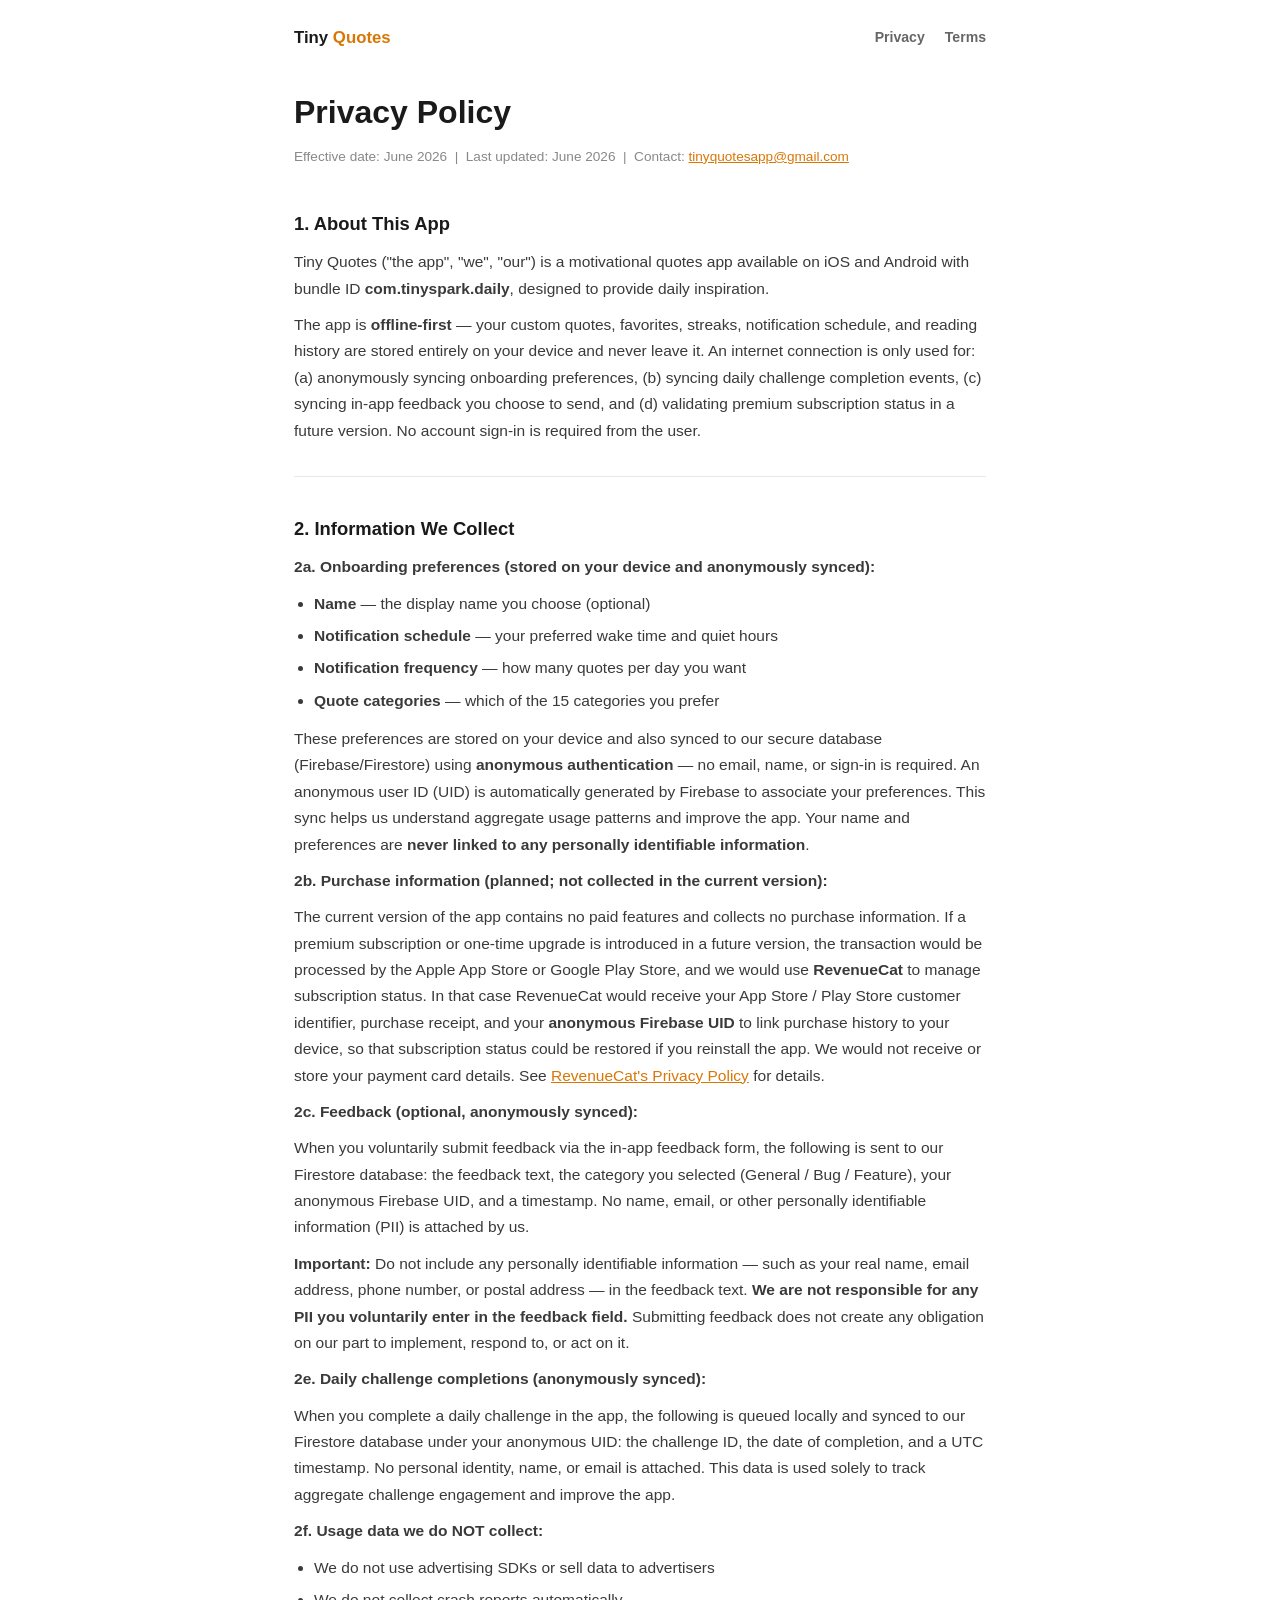
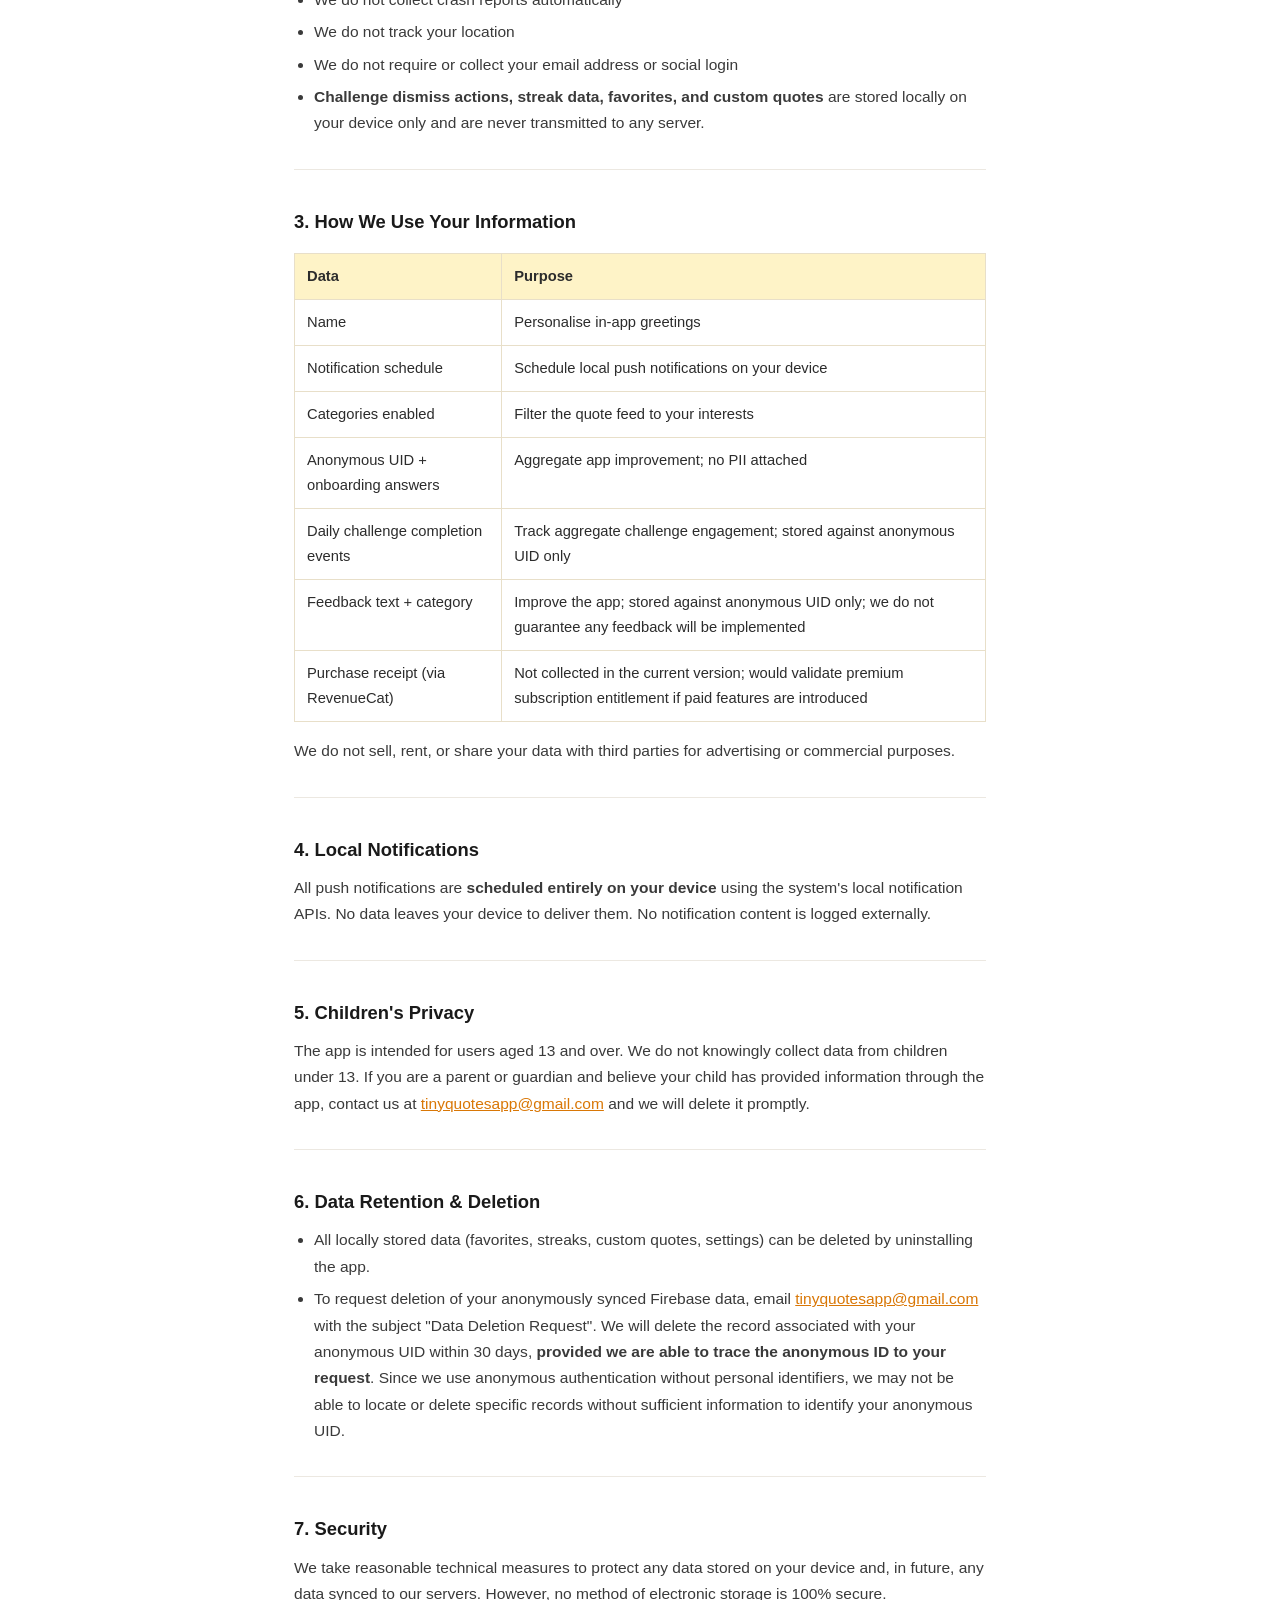
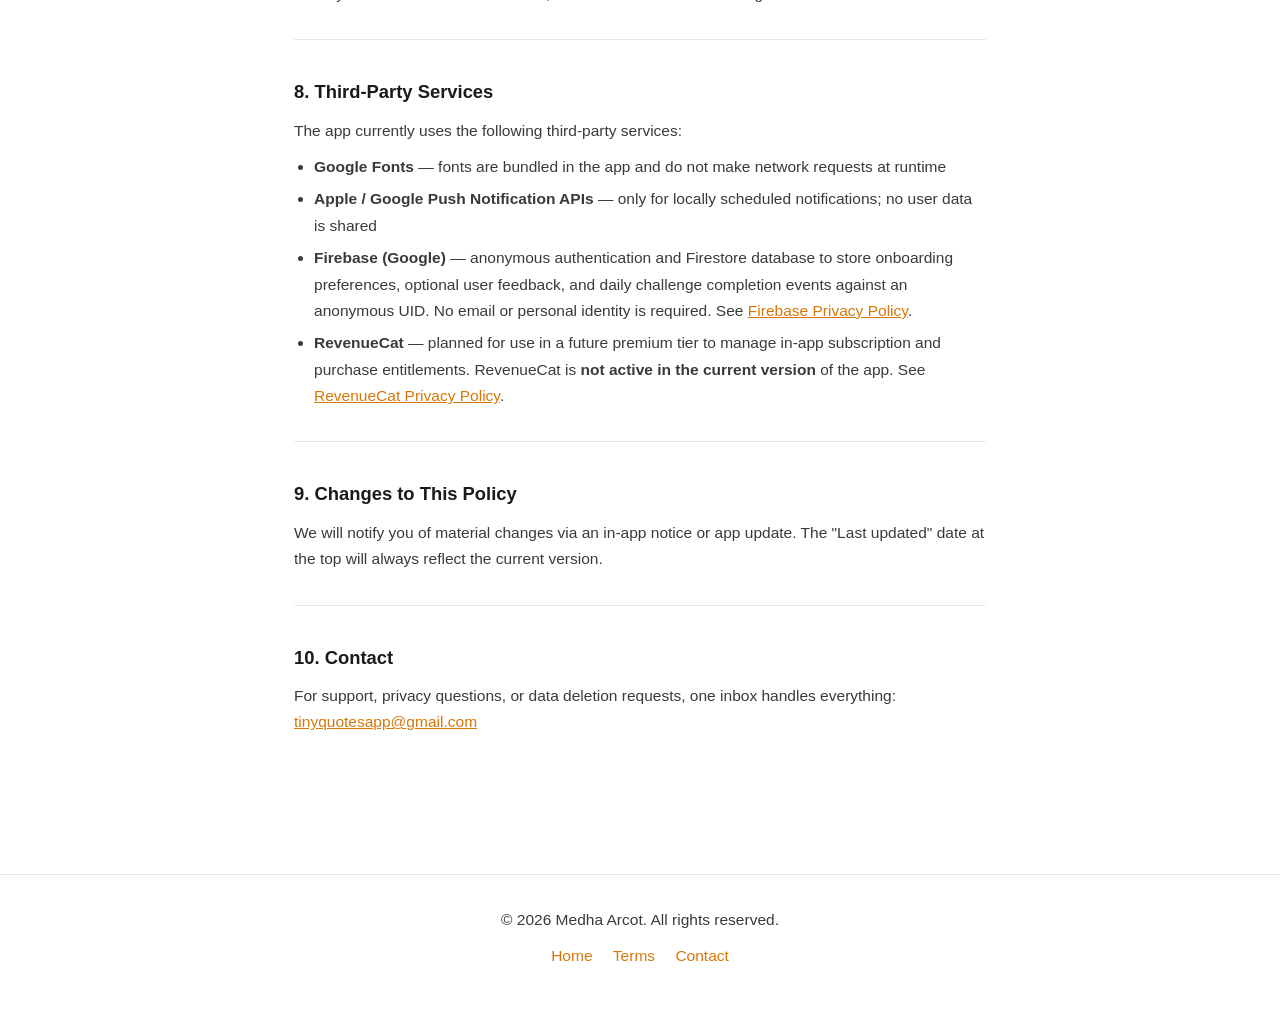
==== privacy/index.html @ aaa8e0b6 "Add visible Privacy/Terms nav links" ====
<!DOCTYPE html>
<html lang="en">
<head>
  <meta charset="UTF-8" />
  <meta name="viewport" content="width=device-width, initial-scale=1.0" />
  <title>Privacy Policy — Tiny Quotes</title>
  <link rel="icon" href="/favicon.png" />
  <link rel="apple-touch-icon" href="/apple-touch-icon.png" />
  <link rel="canonical" href="https://www.tinyquotesapp.com/privacy" />
  <style>
    *, *::before, *::after { box-sizing: border-box; margin: 0; padding: 0; }
    body {
      font-family: -apple-system, BlinkMacSystemFont, 'Segoe UI', Roboto, Helvetica, Arial, sans-serif;
      background: #ffffff;
      color: #2c2c2c;
      line-height: 1.7;
    }
    .topnav { max-width: 740px; margin: 0 auto; padding: 24px 24px 0; display: flex; justify-content: space-between; align-items: center; }
    .topnav .brand { font-weight: 800; font-size: 1.05rem; color: #1a1a1a; text-decoration: none; }
    .topnav .brand span { color: #d97706; }
    .topnav .links { display: flex; gap: 20px; }
    .topnav .links a { color: #666; text-decoration: none; font-size: 0.88rem; font-weight: 600; }
    .topnav .links a:hover { color: #d97706; }
    .container { max-width: 740px; margin: 0 auto 48px; padding: 32px 24px 80px; }
    h1 { font-size: 2rem; font-weight: 700; color: #1a1a1a; margin-bottom: 6px; }
    .meta { font-size: 0.85rem; color: #888; margin-bottom: 40px; }
    h2 { font-size: 1.15rem; font-weight: 700; color: #1a1a1a; margin: 36px 0 10px; }
    p, li { font-size: 0.97rem; color: #3a3a3a; margin-bottom: 10px; }
    ul { padding-left: 20px; margin-bottom: 12px; }
    li { margin-bottom: 6px; }
    table { width: 100%; border-collapse: collapse; margin: 16px 0; font-size: 0.92rem; }
    th { background: #fef3c7; text-align: left; padding: 10px 12px; border: 1px solid #e8dfc9; }
    td { padding: 10px 12px; border: 1px solid #e8dfc9; vertical-align: top; }
    a { color: #d97706; }
    .divider { border: none; border-top: 1px solid #ece8e1; margin: 32px 0; }
    footer { text-align: center; font-size: 0.8rem; color: #aaa; padding: 32px 24px; border-top: 1px solid #ece8e1; margin-top: 40px; }
    footer a { color: #d97706; text-decoration: none; margin: 0 8px; }
    footer a:hover { text-decoration: underline; }
  </style>
</head>
<body>
<nav class="topnav">
  <a class="brand" href="/">Tiny <span>Quotes</span></a>
  <div class="links">
    <a href="/privacy">Privacy</a>
    <a href="/terms">Terms</a>
  </div>
</nav>
<div class="container">
  <h1>Privacy Policy</h1>
  <p class="meta">Effective date: June 2026 &nbsp;|&nbsp; Last updated: June 2026 &nbsp;|&nbsp; Contact: <a href="mailto:tinyquotesapp@gmail.com">tinyquotesapp@gmail.com</a></p>

  <h2>1. About This App</h2>
  <p>Tiny Quotes ("the app", "we", "our") is a motivational quotes app available on iOS and Android with bundle ID <strong>com.tinyspark.daily</strong>, designed to provide daily inspiration.</p>
  <p>The app is <strong>offline-first</strong> — your custom quotes, favorites, streaks, notification schedule, and reading history are stored entirely on your device and never leave it. An internet connection is only used for: (a) anonymously syncing onboarding preferences, (b) syncing daily challenge completion events, (c) syncing in-app feedback you choose to send, and (d) validating premium subscription status in a future version. No account sign-in is required from the user.</p>

  <hr class="divider" />

  <h2>2. Information We Collect</h2>

  <p><strong>2a. Onboarding preferences (stored on your device and anonymously synced):</strong></p>
  <ul>
    <li><strong>Name</strong> — the display name you choose (optional)</li>
    <li><strong>Notification schedule</strong> — your preferred wake time and quiet hours</li>
    <li><strong>Notification frequency</strong> — how many quotes per day you want</li>
    <li><strong>Quote categories</strong> — which of the 15 categories you prefer</li>
  </ul>
  <p>These preferences are stored on your device and also synced to our secure database (Firebase/Firestore) using <strong>anonymous authentication</strong> — no email, name, or sign-in is required. An anonymous user ID (UID) is automatically generated by Firebase to associate your preferences. This sync helps us understand aggregate usage patterns and improve the app. Your name and preferences are <strong>never linked to any personally identifiable information</strong>.</p>

  <p><strong>2b. Purchase information (planned; not collected in the current version):</strong></p>
  <p>The current version of the app contains no paid features and collects no purchase information. If a premium subscription or one-time upgrade is introduced in a future version, the transaction would be processed by the Apple App Store or Google Play Store, and we would use <strong>RevenueCat</strong> to manage subscription status. In that case RevenueCat would receive your App Store / Play Store customer identifier, purchase receipt, and your <strong>anonymous Firebase UID</strong> to link purchase history to your device, so that subscription status could be restored if you reinstall the app. We would not receive or store your payment card details. See <a href="https://www.revenuecat.com/privacy" target="_blank">RevenueCat's Privacy Policy</a> for details.</p>

  <p><strong>2c. Feedback (optional, anonymously synced):</strong></p>
  <p>When you voluntarily submit feedback via the in-app feedback form, the following is sent to our Firestore database: the feedback text, the category you selected (General / Bug / Feature), your anonymous Firebase UID, and a timestamp. No name, email, or other personally identifiable information (PII) is attached by us.</p>
  <p><strong>Important:</strong> Do not include any personally identifiable information — such as your real name, email address, phone number, or postal address — in the feedback text. <strong>We are not responsible for any PII you voluntarily enter in the feedback field.</strong> Submitting feedback does not create any obligation on our part to implement, respond to, or act on it.</p>

  <p><strong>2e. Daily challenge completions (anonymously synced):</strong></p>
  <p>When you complete a daily challenge in the app, the following is queued locally and synced to our Firestore database under your anonymous UID: the challenge ID, the date of completion, and a UTC timestamp. No personal identity, name, or email is attached. This data is used solely to track aggregate challenge engagement and improve the app.</p>

  <p><strong>2f. Usage data we do NOT collect:</strong></p>
  <ul>
    <li>We do not use advertising SDKs or sell data to advertisers</li>
    <li>We do not collect crash reports automatically</li>
    <li>We do not track your location</li>
    <li>We do not require or collect your email address or social login</li>
    <li><strong>Challenge dismiss actions, streak data, favorites, and custom quotes</strong> are stored locally on your device only and are never transmitted to any server.</li>
  </ul>

  <hr class="divider" />

  <h2>3. How We Use Your Information</h2>
  <table>
    <tr><th>Data</th><th>Purpose</th></tr>
    <tr><td>Name</td><td>Personalise in-app greetings</td></tr>
    <tr><td>Notification schedule</td><td>Schedule local push notifications on your device</td></tr>
    <tr><td>Categories enabled</td><td>Filter the quote feed to your interests</td></tr>
    <tr><td>Anonymous UID + onboarding answers</td><td>Aggregate app improvement; no PII attached</td></tr>
    <tr><td>Daily challenge completion events</td><td>Track aggregate challenge engagement; stored against anonymous UID only</td></tr>
    <tr><td>Feedback text + category</td><td>Improve the app; stored against anonymous UID only; we do not guarantee any feedback will be implemented</td></tr>
    <tr><td>Purchase receipt (via RevenueCat)</td><td>Not collected in the current version; would validate premium subscription entitlement if paid features are introduced</td></tr>
  </table>
  <p>We do not sell, rent, or share your data with third parties for advertising or commercial purposes.</p>

  <hr class="divider" />

  <h2>4. Local Notifications</h2>
  <p>All push notifications are <strong>scheduled entirely on your device</strong> using the system's local notification APIs. No data leaves your device to deliver them. No notification content is logged externally.</p>

  <hr class="divider" />

  <h2>5. Children's Privacy</h2>
  <p>The app is intended for users aged 13 and over. We do not knowingly collect data from children under 13. If you are a parent or guardian and believe your child has provided information through the app, contact us at <a href="mailto:tinyquotesapp@gmail.com">tinyquotesapp@gmail.com</a> and we will delete it promptly.</p>

  <hr class="divider" />

  <h2>6. Data Retention &amp; Deletion</h2>
  <ul>
    <li>All locally stored data (favorites, streaks, custom quotes, settings) can be deleted by uninstalling the app.</li>
    <li>To request deletion of your anonymously synced Firebase data, email <a href="mailto:tinyquotesapp@gmail.com">tinyquotesapp@gmail.com</a> with the subject "Data Deletion Request". We will delete the record associated with your anonymous UID within 30 days, <strong>provided we are able to trace the anonymous ID to your request</strong>. Since we use anonymous authentication without personal identifiers, we may not be able to locate or delete specific records without sufficient information to identify your anonymous UID.</li>
  </ul>

  <hr class="divider" />

  <h2>7. Security</h2>
  <p>We take reasonable technical measures to protect any data stored on your device and, in future, any data synced to our servers. However, no method of electronic storage is 100% secure.</p>

  <hr class="divider" />

  <h2>8. Third-Party Services</h2>
  <p>The app currently uses the following third-party services:</p>
  <ul>
    <li><strong>Google Fonts</strong> — fonts are bundled in the app and do not make network requests at runtime</li>
    <li><strong>Apple / Google Push Notification APIs</strong> — only for locally scheduled notifications; no user data is shared</li>
    <li><strong>Firebase (Google)</strong> — anonymous authentication and Firestore database to store onboarding preferences, optional user feedback, and daily challenge completion events against an anonymous UID. No email or personal identity is required. See <a href="https://firebase.google.com/support/privacy" target="_blank">Firebase Privacy Policy</a>.</li>
    <li><strong>RevenueCat</strong> — planned for use in a future premium tier to manage in-app subscription and purchase entitlements. RevenueCat is <strong>not active in the current version</strong> of the app. See <a href="https://www.revenuecat.com/privacy" target="_blank">RevenueCat Privacy Policy</a>.</li>
  </ul>

  <hr class="divider" />

  <h2>9. Changes to This Policy</h2>
  <p>We will notify you of material changes via an in-app notice or app update. The "Last updated" date at the top will always reflect the current version.</p>

  <hr class="divider" />

  <h2>10. Contact</h2>
  <p>For support, privacy questions, or data deletion requests, one inbox handles everything:<br />
  <a href="mailto:tinyquotesapp@gmail.com">tinyquotesapp@gmail.com</a></p>
</div>

<footer>
  <p>© 2026 Medha Arcot. All rights reserved.</p>
  <p style="margin-top:8px;">
    <a href="/">Home</a>
    <a href="/terms">Terms</a>
    <a href="mailto:tinyquotesapp@gmail.com">Contact</a>
  </p>
</footer>

</body>
</html>
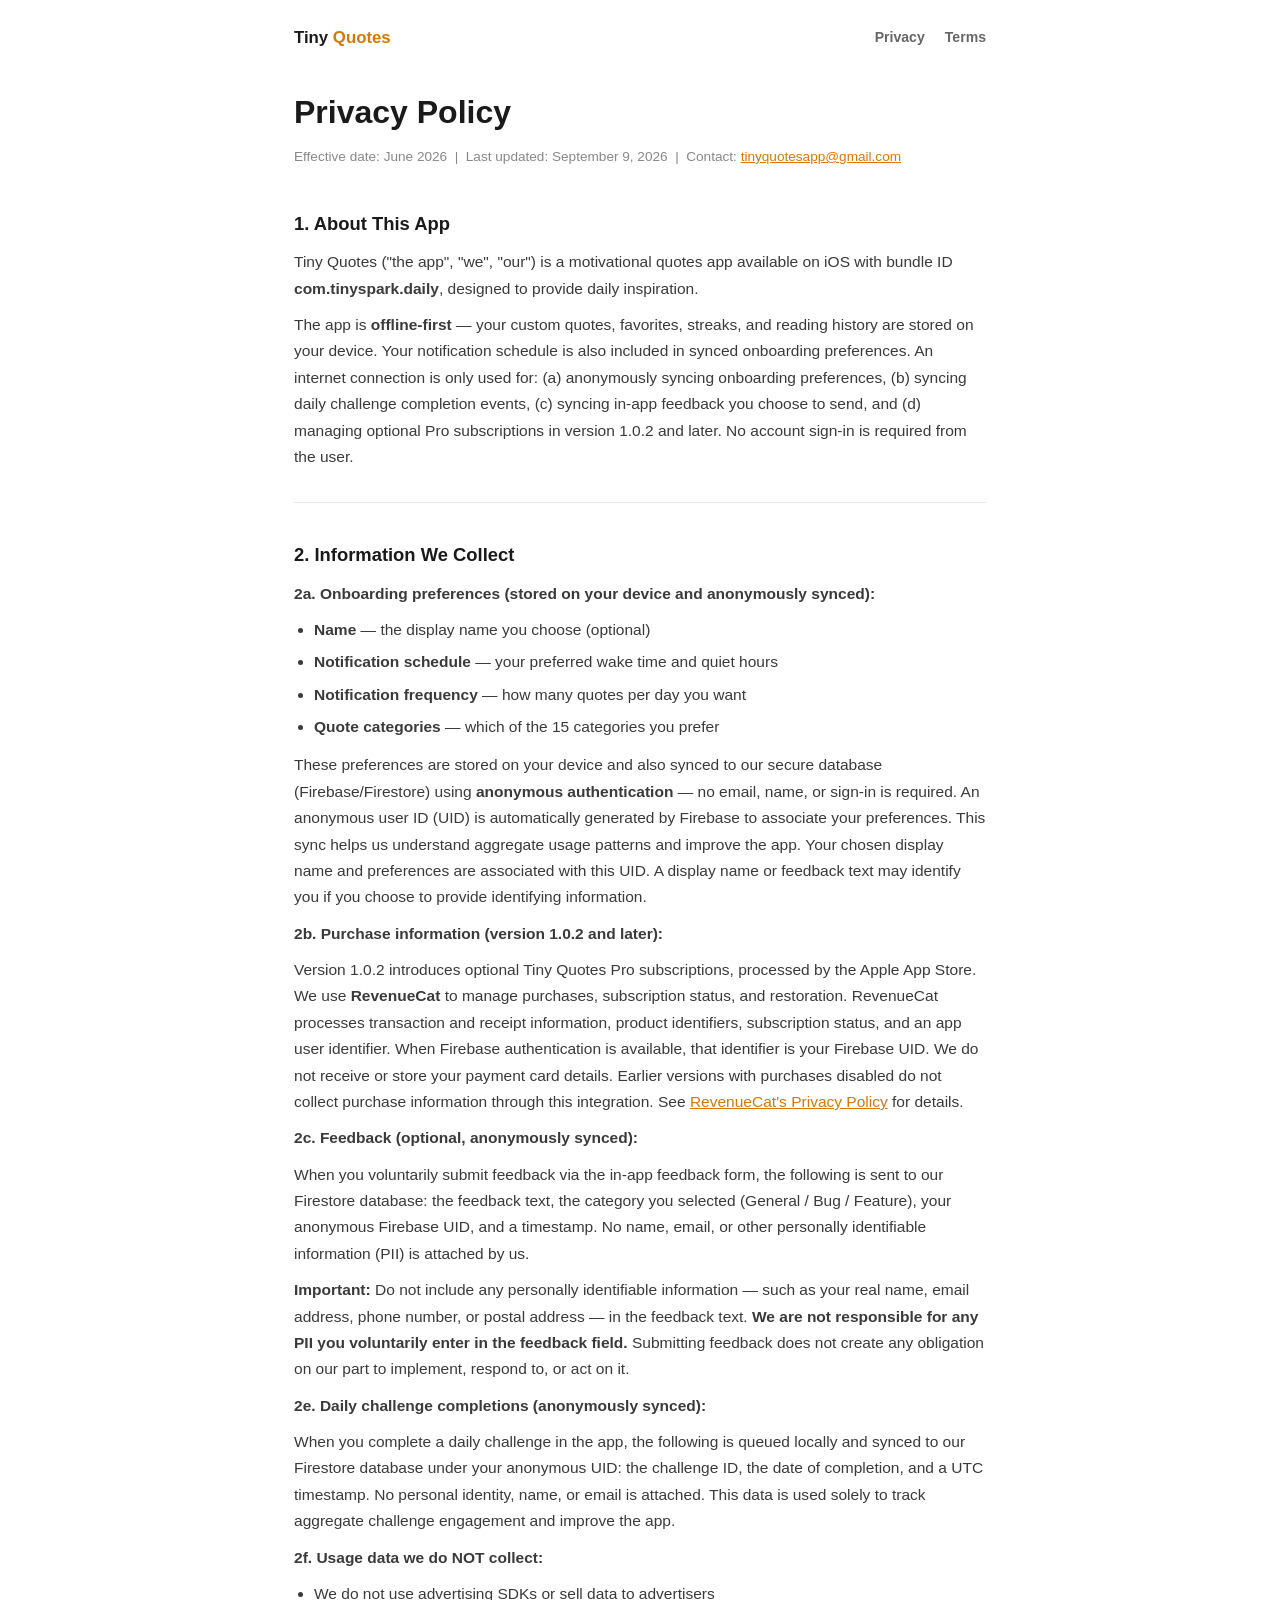
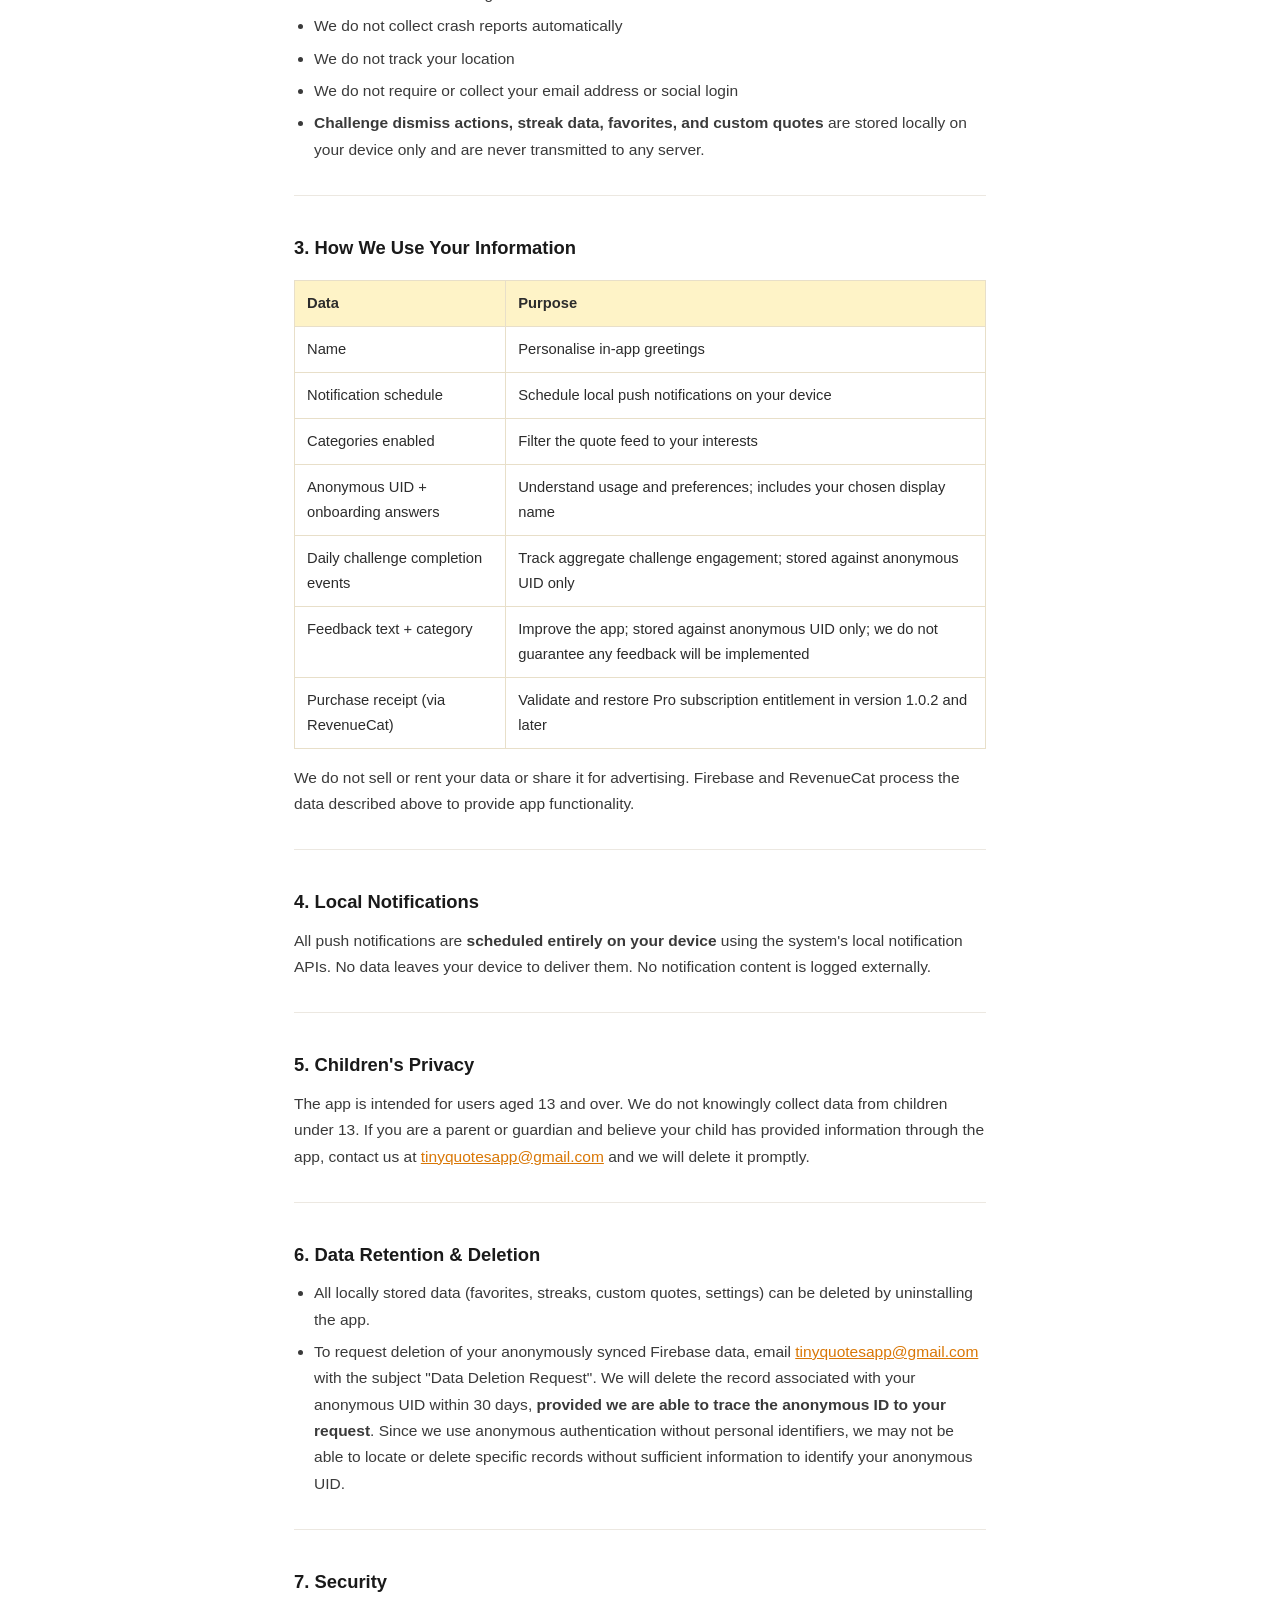
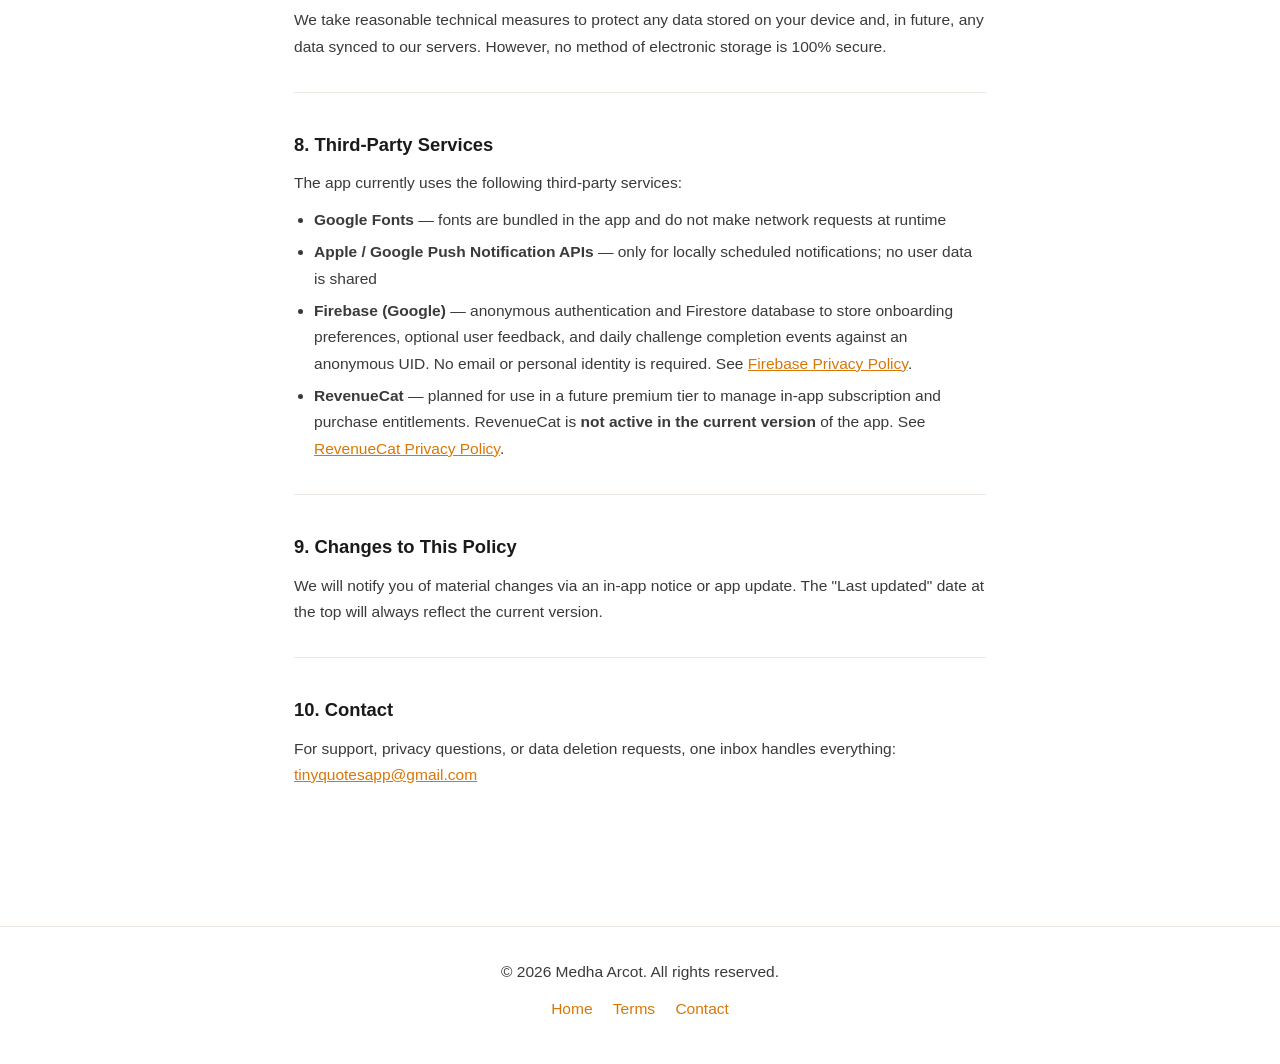
==== commit 1cc32f14: "Clarify Pro subscriptions and data handling for version 1.0.2" ====
--- a/privacy/index.html
+++ b/privacy/index.html
@@ -6,7 +6,7 @@
   <title>Privacy Policy — Tiny Quotes</title>
   <link rel="icon" href="/favicon.png" />
   <link rel="apple-touch-icon" href="/apple-touch-icon.png" />
-  <link rel="canonical" href="https://www.tinyquotesapp.com/privacy" />
+  <link rel="canonical" href="https://tinyquotesapp.github.io/privacy" />
   <style>
     *, *::before, *::after { box-sizing: border-box; margin: 0; padding: 0; }
     body {
@@ -48,11 +48,11 @@
 </nav>
 <div class="container">
   <h1>Privacy Policy</h1>
-  <p class="meta">Effective date: June 2026 &nbsp;|&nbsp; Last updated: June 2026 &nbsp;|&nbsp; Contact: <a href="mailto:tinyquotesapp@gmail.com">tinyquotesapp@gmail.com</a></p>
+  <p class="meta">Effective date: June 2026 &nbsp;|&nbsp; Last updated: September 9, 2026 &nbsp;|&nbsp; Contact: <a href="mailto:tinyquotesapp@gmail.com">tinyquotesapp@gmail.com</a></p>
 
   <h2>1. About This App</h2>
-  <p>Tiny Quotes ("the app", "we", "our") is a motivational quotes app available on iOS and Android with bundle ID <strong>com.tinyspark.daily</strong>, designed to provide daily inspiration.</p>
-  <p>The app is <strong>offline-first</strong> — your custom quotes, favorites, streaks, notification schedule, and reading history are stored entirely on your device and never leave it. An internet connection is only used for: (a) anonymously syncing onboarding preferences, (b) syncing daily challenge completion events, (c) syncing in-app feedback you choose to send, and (d) validating premium subscription status in a future version. No account sign-in is required from the user.</p>
+  <p>Tiny Quotes ("the app", "we", "our") is a motivational quotes app available on iOS with bundle ID <strong>com.tinyspark.daily</strong>, designed to provide daily inspiration.</p>
+  <p>The app is <strong>offline-first</strong> — your custom quotes, favorites, streaks, and reading history are stored on your device. Your notification schedule is also included in synced onboarding preferences. An internet connection is only used for: (a) anonymously syncing onboarding preferences, (b) syncing daily challenge completion events, (c) syncing in-app feedback you choose to send, and (d) managing optional Pro subscriptions in version 1.0.2 and later. No account sign-in is required from the user.</p>
 
   <hr class="divider" />
 
@@ -65,10 +65,10 @@
     <li><strong>Notification frequency</strong> — how many quotes per day you want</li>
     <li><strong>Quote categories</strong> — which of the 15 categories you prefer</li>
   </ul>
-  <p>These preferences are stored on your device and also synced to our secure database (Firebase/Firestore) using <strong>anonymous authentication</strong> — no email, name, or sign-in is required. An anonymous user ID (UID) is automatically generated by Firebase to associate your preferences. This sync helps us understand aggregate usage patterns and improve the app. Your name and preferences are <strong>never linked to any personally identifiable information</strong>.</p>
+  <p>These preferences are stored on your device and also synced to our secure database (Firebase/Firestore) using <strong>anonymous authentication</strong> — no email, name, or sign-in is required. An anonymous user ID (UID) is automatically generated by Firebase to associate your preferences. This sync helps us understand aggregate usage patterns and improve the app. Your chosen display name and preferences are associated with this UID. A display name or feedback text may identify you if you choose to provide identifying information.</p>
 
-  <p><strong>2b. Purchase information (planned; not collected in the current version):</strong></p>
-  <p>The current version of the app contains no paid features and collects no purchase information. If a premium subscription or one-time upgrade is introduced in a future version, the transaction would be processed by the Apple App Store or Google Play Store, and we would use <strong>RevenueCat</strong> to manage subscription status. In that case RevenueCat would receive your App Store / Play Store customer identifier, purchase receipt, and your <strong>anonymous Firebase UID</strong> to link purchase history to your device, so that subscription status could be restored if you reinstall the app. We would not receive or store your payment card details. See <a href="https://www.revenuecat.com/privacy" target="_blank">RevenueCat's Privacy Policy</a> for details.</p>
+  <p><strong>2b. Purchase information (version 1.0.2 and later):</strong></p>
+  <p>Version 1.0.2 introduces optional Tiny Quotes Pro subscriptions, processed by the Apple App Store. We use <strong>RevenueCat</strong> to manage purchases, subscription status, and restoration. RevenueCat processes transaction and receipt information, product identifiers, subscription status, and an app user identifier. When Firebase authentication is available, that identifier is your Firebase UID. We do not receive or store your payment card details. Earlier versions with purchases disabled do not collect purchase information through this integration. See <a href="https://www.revenuecat.com/privacy" target="_blank">RevenueCat's Privacy Policy</a> for details.</p>
 
   <p><strong>2c. Feedback (optional, anonymously synced):</strong></p>
   <p>When you voluntarily submit feedback via the in-app feedback form, the following is sent to our Firestore database: the feedback text, the category you selected (General / Bug / Feature), your anonymous Firebase UID, and a timestamp. No name, email, or other personally identifiable information (PII) is attached by us.</p>
@@ -94,12 +94,12 @@
     <tr><td>Name</td><td>Personalise in-app greetings</td></tr>
     <tr><td>Notification schedule</td><td>Schedule local push notifications on your device</td></tr>
     <tr><td>Categories enabled</td><td>Filter the quote feed to your interests</td></tr>
-    <tr><td>Anonymous UID + onboarding answers</td><td>Aggregate app improvement; no PII attached</td></tr>
+    <tr><td>Anonymous UID + onboarding answers</td><td>Understand usage and preferences; includes your chosen display name</td></tr>
     <tr><td>Daily challenge completion events</td><td>Track aggregate challenge engagement; stored against anonymous UID only</td></tr>
     <tr><td>Feedback text + category</td><td>Improve the app; stored against anonymous UID only; we do not guarantee any feedback will be implemented</td></tr>
-    <tr><td>Purchase receipt (via RevenueCat)</td><td>Not collected in the current version; would validate premium subscription entitlement if paid features are introduced</td></tr>
+    <tr><td>Purchase receipt (via RevenueCat)</td><td>Validate and restore Pro subscription entitlement in version 1.0.2 and later</td></tr>
   </table>
-  <p>We do not sell, rent, or share your data with third parties for advertising or commercial purposes.</p>
+  <p>We do not sell or rent your data or share it for advertising. Firebase and RevenueCat process the data described above to provide app functionality.</p>
 
   <hr class="divider" />
 
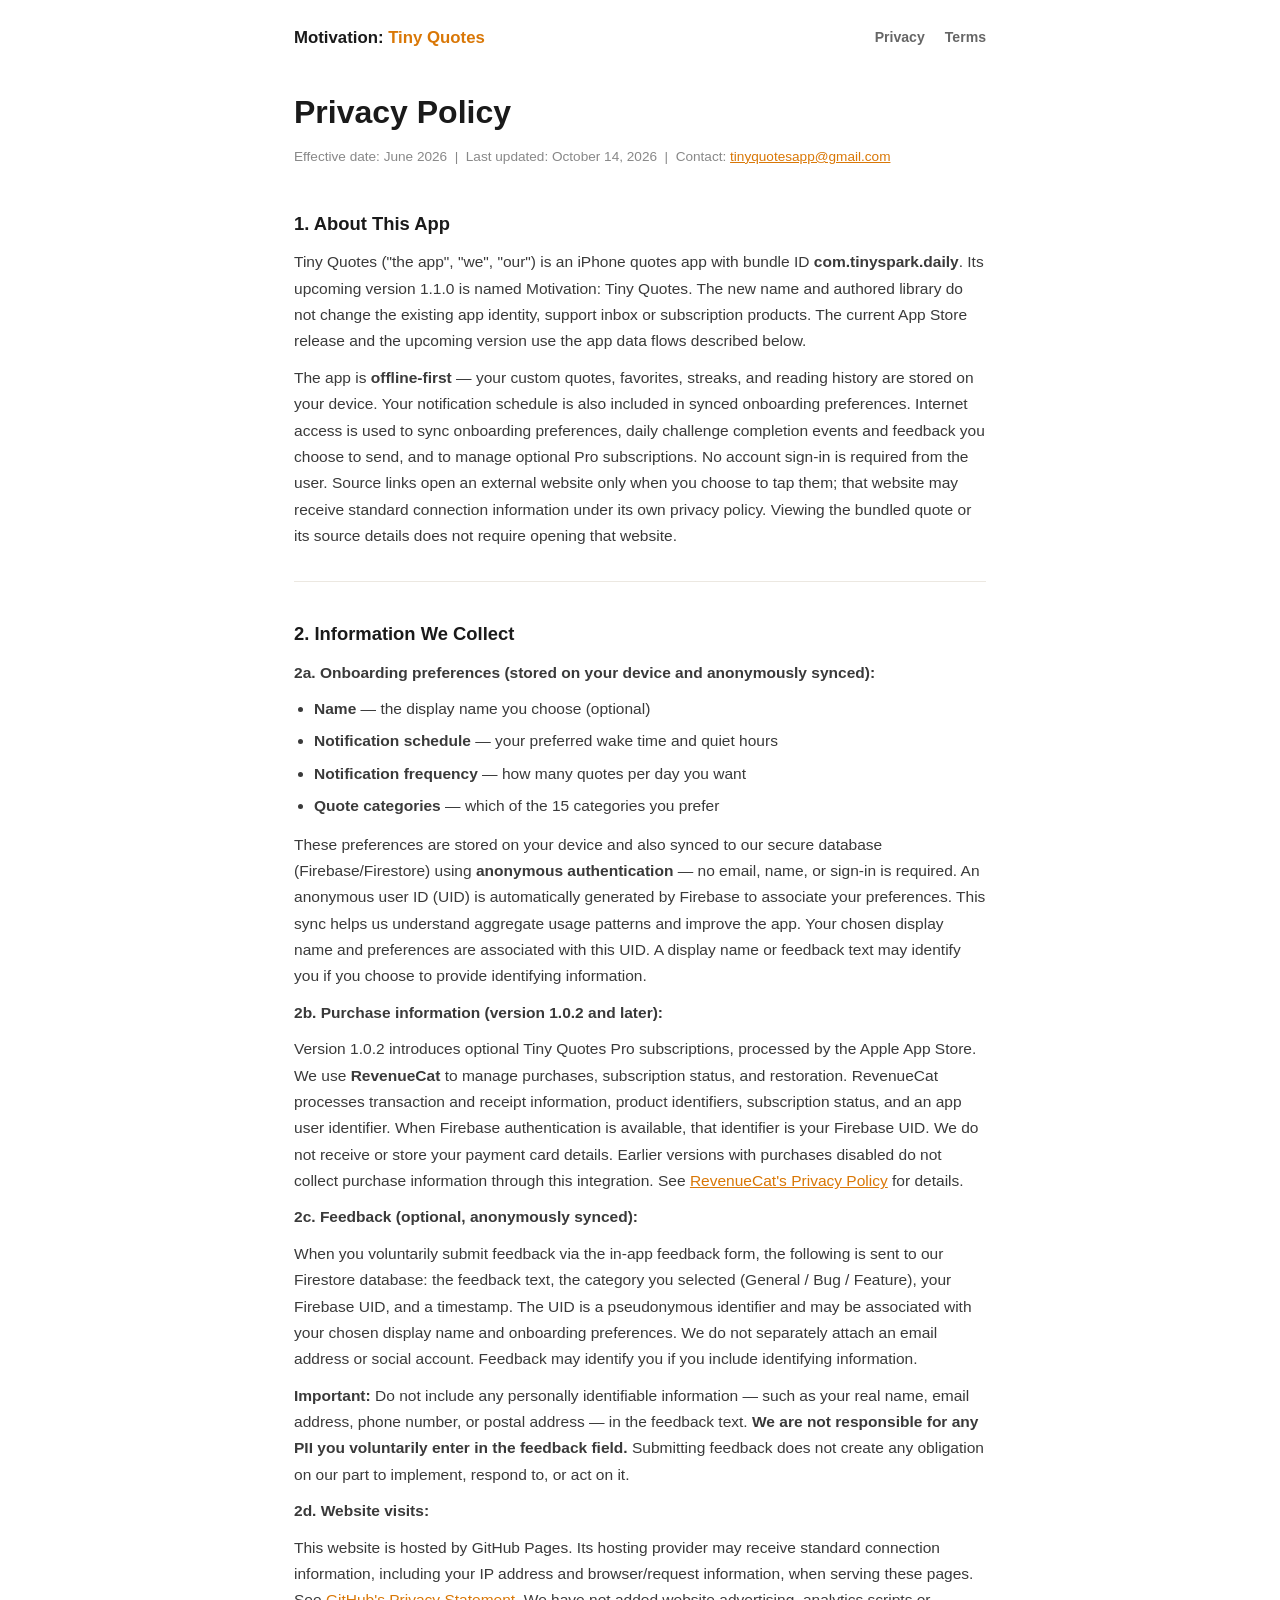
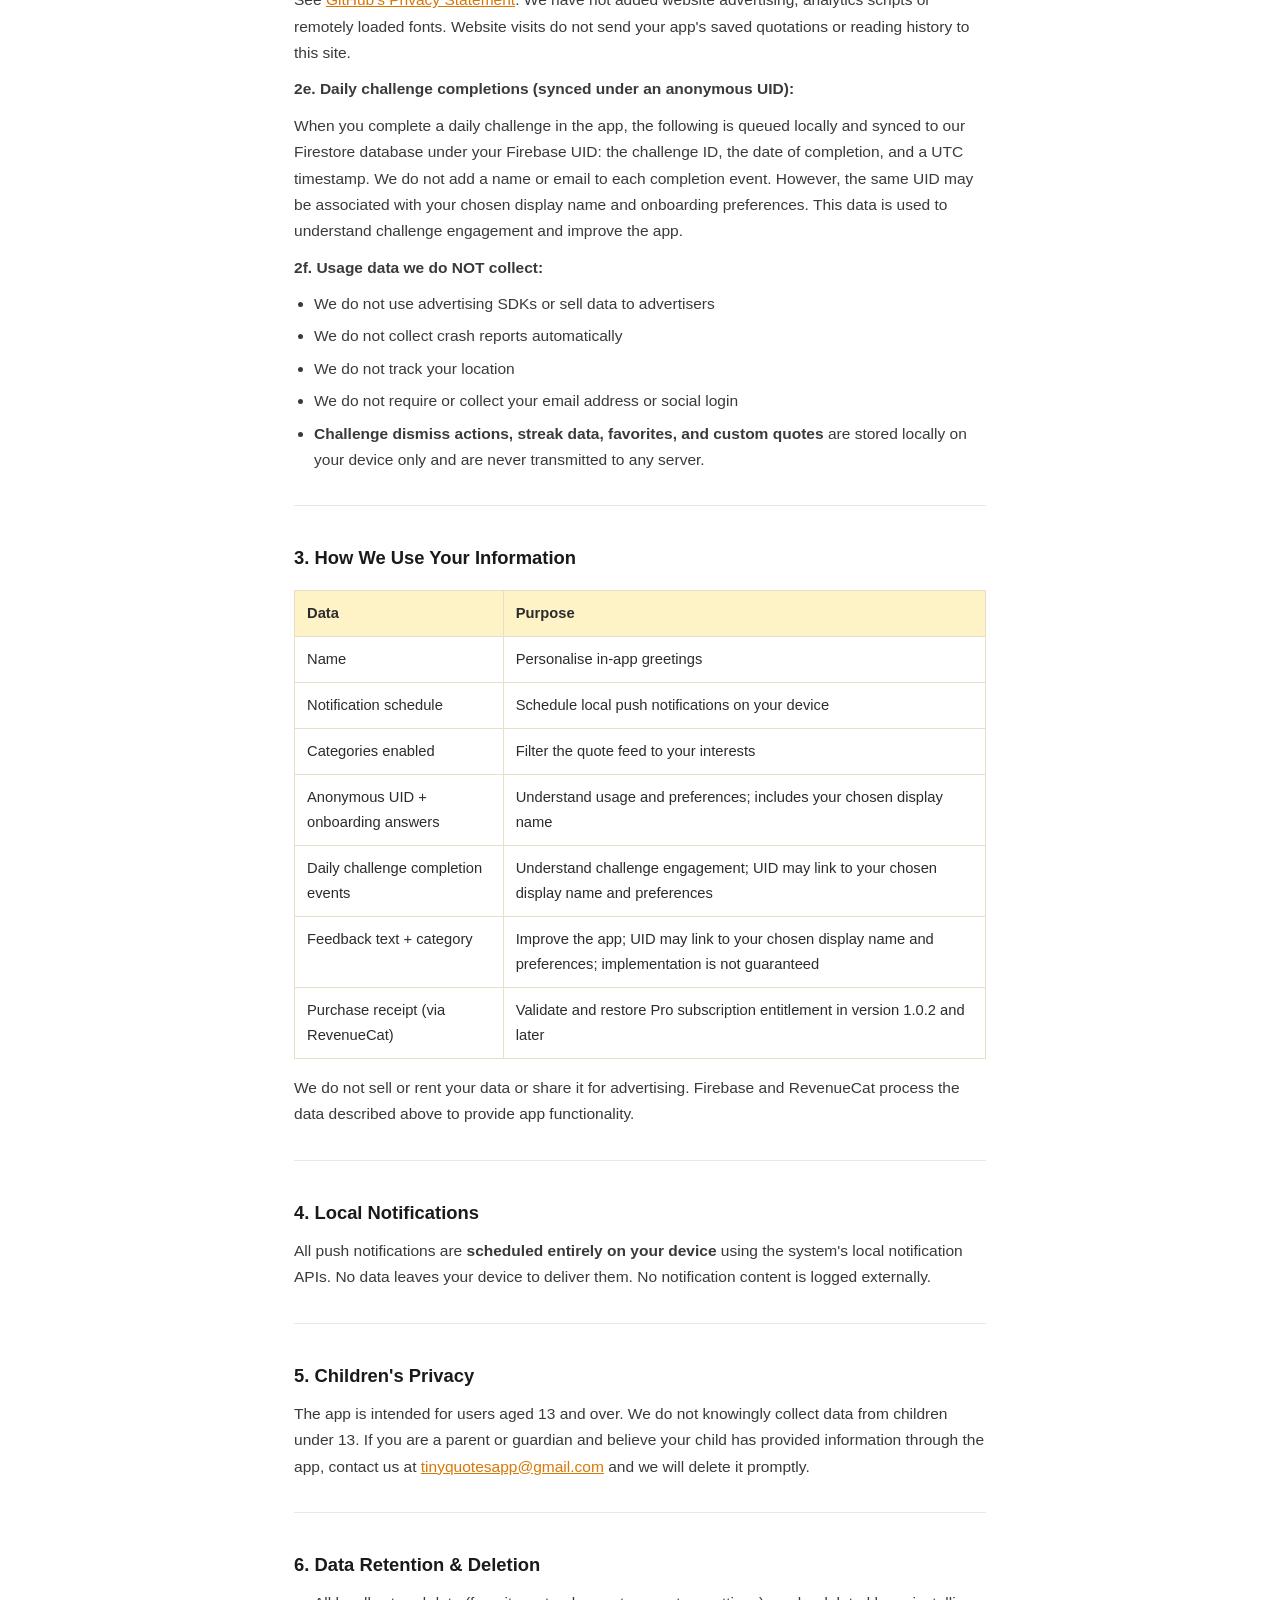
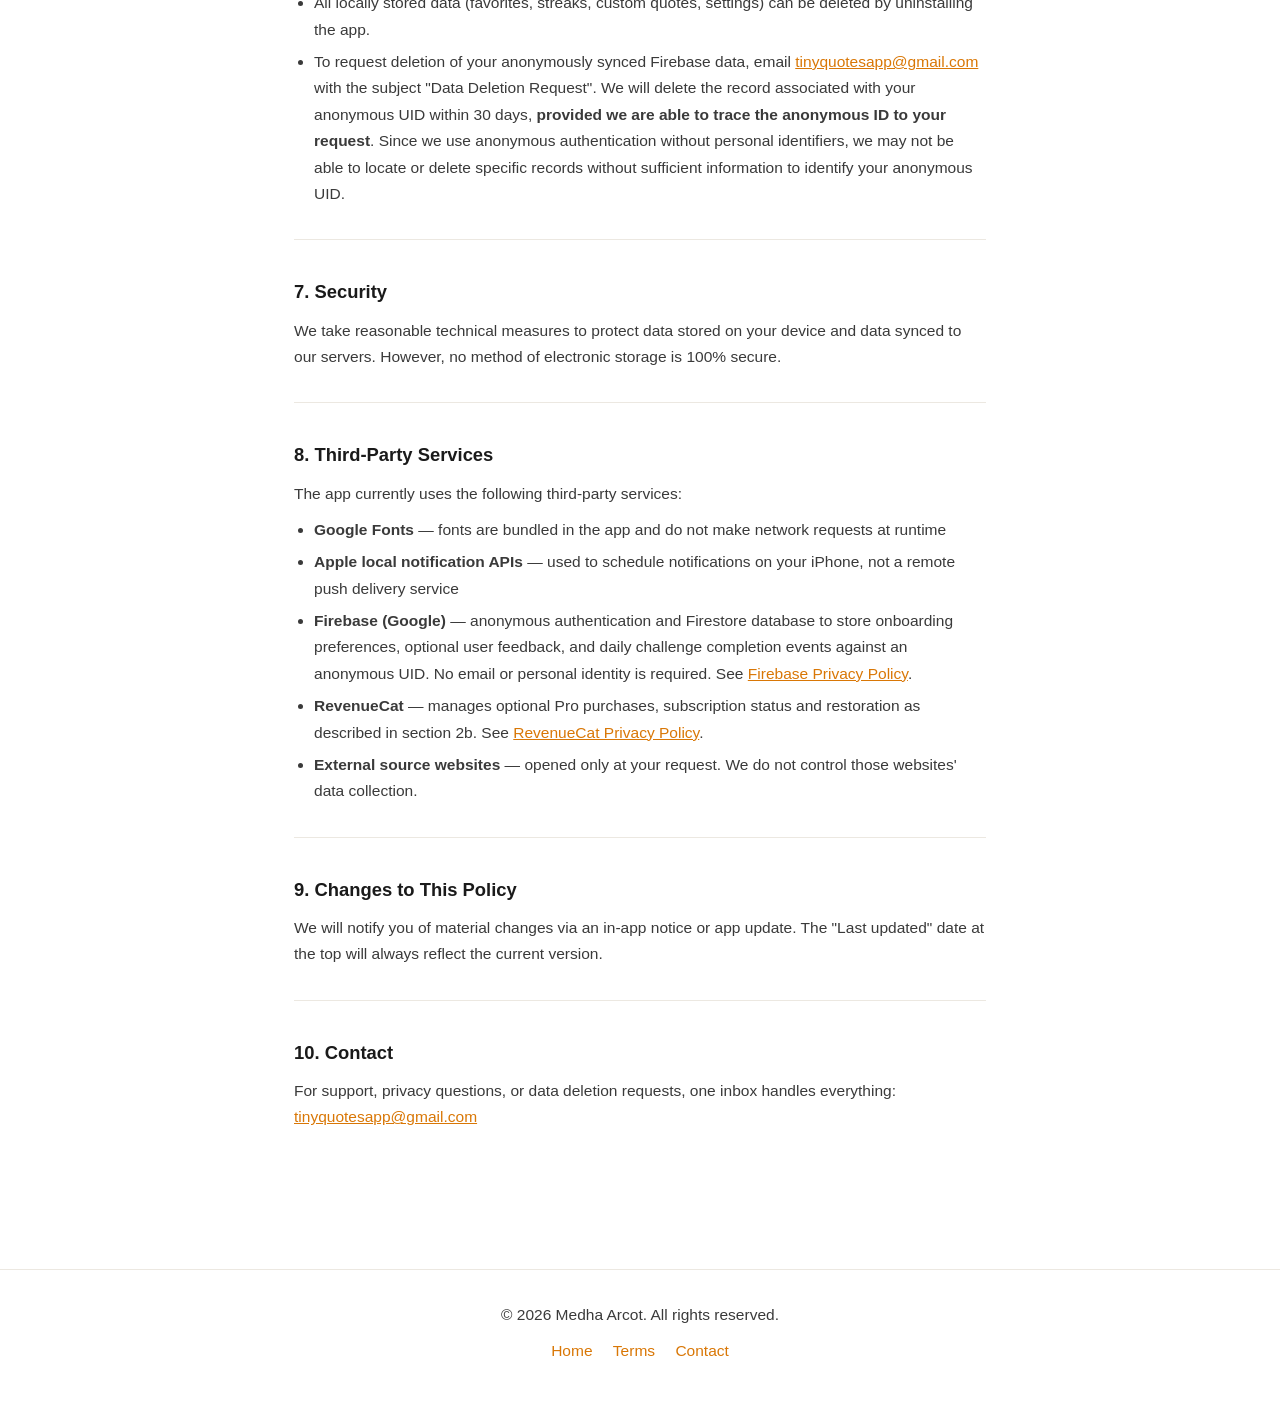
==== commit 7aef4349: "Preview authored-only 1.1.0 update and clarify existing privacy flows" ====
--- a/privacy/index.html
+++ b/privacy/index.html
@@ -3,7 +3,7 @@
 <head>
   <meta charset="UTF-8" />
   <meta name="viewport" content="width=device-width, initial-scale=1.0" />
-  <title>Privacy Policy — Tiny Quotes</title>
+  <title>Privacy Policy — Motivation: Tiny Quotes</title>
   <link rel="icon" href="/favicon.png" />
   <link rel="apple-touch-icon" href="/apple-touch-icon.png" />
   <link rel="canonical" href="https://tinyquotesapp.github.io/privacy" />
@@ -40,7 +40,7 @@
 </head>
 <body>
 <nav class="topnav">
-  <a class="brand" href="/">Tiny <span>Quotes</span></a>
+  <a class="brand" href="/">Motivation: <span>Tiny Quotes</span></a>
   <div class="links">
     <a href="/privacy">Privacy</a>
     <a href="/terms">Terms</a>
@@ -48,11 +48,11 @@
 </nav>
 <div class="container">
   <h1>Privacy Policy</h1>
-  <p class="meta">Effective date: June 2026 &nbsp;|&nbsp; Last updated: September 9, 2026 &nbsp;|&nbsp; Contact: <a href="mailto:tinyquotesapp@gmail.com">tinyquotesapp@gmail.com</a></p>
+  <p class="meta">Effective date: June 2026 &nbsp;|&nbsp; Last updated: October 14, 2026 &nbsp;|&nbsp; Contact: <a href="mailto:tinyquotesapp@gmail.com">tinyquotesapp@gmail.com</a></p>
 
   <h2>1. About This App</h2>
-  <p>Tiny Quotes ("the app", "we", "our") is a motivational quotes app available on iOS with bundle ID <strong>com.tinyspark.daily</strong>, designed to provide daily inspiration.</p>
-  <p>The app is <strong>offline-first</strong> — your custom quotes, favorites, streaks, and reading history are stored on your device. Your notification schedule is also included in synced onboarding preferences. An internet connection is only used for: (a) anonymously syncing onboarding preferences, (b) syncing daily challenge completion events, (c) syncing in-app feedback you choose to send, and (d) managing optional Pro subscriptions in version 1.0.2 and later. No account sign-in is required from the user.</p>
+  <p>Tiny Quotes ("the app", "we", "our") is an iPhone quotes app with bundle ID <strong>com.tinyspark.daily</strong>. Its upcoming version 1.1.0 is named Motivation: Tiny Quotes. The new name and authored library do not change the existing app identity, support inbox or subscription products. The current App Store release and the upcoming version use the app data flows described below.</p>
+  <p>The app is <strong>offline-first</strong> — your custom quotes, favorites, streaks, and reading history are stored on your device. Your notification schedule is also included in synced onboarding preferences. Internet access is used to sync onboarding preferences, daily challenge completion events and feedback you choose to send, and to manage optional Pro subscriptions. No account sign-in is required from the user. Source links open an external website only when you choose to tap them; that website may receive standard connection information under its own privacy policy. Viewing the bundled quote or its source details does not require opening that website.</p>
 
   <hr class="divider" />
 
@@ -68,14 +68,17 @@
   <p>These preferences are stored on your device and also synced to our secure database (Firebase/Firestore) using <strong>anonymous authentication</strong> — no email, name, or sign-in is required. An anonymous user ID (UID) is automatically generated by Firebase to associate your preferences. This sync helps us understand aggregate usage patterns and improve the app. Your chosen display name and preferences are associated with this UID. A display name or feedback text may identify you if you choose to provide identifying information.</p>
 
   <p><strong>2b. Purchase information (version 1.0.2 and later):</strong></p>
-  <p>Version 1.0.2 introduces optional Tiny Quotes Pro subscriptions, processed by the Apple App Store. We use <strong>RevenueCat</strong> to manage purchases, subscription status, and restoration. RevenueCat processes transaction and receipt information, product identifiers, subscription status, and an app user identifier. When Firebase authentication is available, that identifier is your Firebase UID. We do not receive or store your payment card details. Earlier versions with purchases disabled do not collect purchase information through this integration. See <a href="https://www.revenuecat.com/privacy" target="_blank">RevenueCat's Privacy Policy</a> for details.</p>
+  <p>Version 1.0.2 introduces optional Tiny Quotes Pro subscriptions, processed by the Apple App Store. We use <strong>RevenueCat</strong> to manage purchases, subscription status, and restoration. RevenueCat processes transaction and receipt information, product identifiers, subscription status, and an app user identifier. When Firebase authentication is available, that identifier is your Firebase UID. We do not receive or store your payment card details. Earlier versions with purchases disabled do not collect purchase information through this integration. See <a href="https://www.revenuecat.com/privacy" target="_blank" rel="noopener noreferrer">RevenueCat's Privacy Policy</a> for details.</p>
 
   <p><strong>2c. Feedback (optional, anonymously synced):</strong></p>
-  <p>When you voluntarily submit feedback via the in-app feedback form, the following is sent to our Firestore database: the feedback text, the category you selected (General / Bug / Feature), your anonymous Firebase UID, and a timestamp. No name, email, or other personally identifiable information (PII) is attached by us.</p>
+  <p>When you voluntarily submit feedback via the in-app feedback form, the following is sent to our Firestore database: the feedback text, the category you selected (General / Bug / Feature), your Firebase UID, and a timestamp. The UID is a pseudonymous identifier and may be associated with your chosen display name and onboarding preferences. We do not separately attach an email address or social account. Feedback may identify you if you include identifying information.</p>
   <p><strong>Important:</strong> Do not include any personally identifiable information — such as your real name, email address, phone number, or postal address — in the feedback text. <strong>We are not responsible for any PII you voluntarily enter in the feedback field.</strong> Submitting feedback does not create any obligation on our part to implement, respond to, or act on it.</p>
 
-  <p><strong>2e. Daily challenge completions (anonymously synced):</strong></p>
-  <p>When you complete a daily challenge in the app, the following is queued locally and synced to our Firestore database under your anonymous UID: the challenge ID, the date of completion, and a UTC timestamp. No personal identity, name, or email is attached. This data is used solely to track aggregate challenge engagement and improve the app.</p>
+  <p><strong>2d. Website visits:</strong></p>
+  <p>This website is hosted by GitHub Pages. Its hosting provider may receive standard connection information, including your IP address and browser/request information, when serving these pages. See <a href="https://docs.github.com/en/site-policy/privacy-policies/github-general-privacy-statement" target="_blank" rel="noopener noreferrer">GitHub's Privacy Statement</a>. We have not added website advertising, analytics scripts or remotely loaded fonts. Website visits do not send your app's saved quotations or reading history to this site.</p>
+
+  <p><strong>2e. Daily challenge completions (synced under an anonymous UID):</strong></p>
+  <p>When you complete a daily challenge in the app, the following is queued locally and synced to our Firestore database under your Firebase UID: the challenge ID, the date of completion, and a UTC timestamp. We do not add a name or email to each completion event. However, the same UID may be associated with your chosen display name and onboarding preferences. This data is used to understand challenge engagement and improve the app.</p>
 
   <p><strong>2f. Usage data we do NOT collect:</strong></p>
   <ul>
@@ -95,8 +98,8 @@
     <tr><td>Notification schedule</td><td>Schedule local push notifications on your device</td></tr>
     <tr><td>Categories enabled</td><td>Filter the quote feed to your interests</td></tr>
     <tr><td>Anonymous UID + onboarding answers</td><td>Understand usage and preferences; includes your chosen display name</td></tr>
-    <tr><td>Daily challenge completion events</td><td>Track aggregate challenge engagement; stored against anonymous UID only</td></tr>
-    <tr><td>Feedback text + category</td><td>Improve the app; stored against anonymous UID only; we do not guarantee any feedback will be implemented</td></tr>
+    <tr><td>Daily challenge completion events</td><td>Understand challenge engagement; UID may link to your chosen display name and preferences</td></tr>
+    <tr><td>Feedback text + category</td><td>Improve the app; UID may link to your chosen display name and preferences; implementation is not guaranteed</td></tr>
     <tr><td>Purchase receipt (via RevenueCat)</td><td>Validate and restore Pro subscription entitlement in version 1.0.2 and later</td></tr>
   </table>
   <p>We do not sell or rent your data or share it for advertising. Firebase and RevenueCat process the data described above to provide app functionality.</p>
@@ -122,7 +125,7 @@
   <hr class="divider" />
 
   <h2>7. Security</h2>
-  <p>We take reasonable technical measures to protect any data stored on your device and, in future, any data synced to our servers. However, no method of electronic storage is 100% secure.</p>
+  <p>We take reasonable technical measures to protect data stored on your device and data synced to our servers. However, no method of electronic storage is 100% secure.</p>
 
   <hr class="divider" />
 
@@ -130,9 +133,10 @@
   <p>The app currently uses the following third-party services:</p>
   <ul>
     <li><strong>Google Fonts</strong> — fonts are bundled in the app and do not make network requests at runtime</li>
-    <li><strong>Apple / Google Push Notification APIs</strong> — only for locally scheduled notifications; no user data is shared</li>
-    <li><strong>Firebase (Google)</strong> — anonymous authentication and Firestore database to store onboarding preferences, optional user feedback, and daily challenge completion events against an anonymous UID. No email or personal identity is required. See <a href="https://firebase.google.com/support/privacy" target="_blank">Firebase Privacy Policy</a>.</li>
-    <li><strong>RevenueCat</strong> — planned for use in a future premium tier to manage in-app subscription and purchase entitlements. RevenueCat is <strong>not active in the current version</strong> of the app. See <a href="https://www.revenuecat.com/privacy" target="_blank">RevenueCat Privacy Policy</a>.</li>
+    <li><strong>Apple local notification APIs</strong> — used to schedule notifications on your iPhone, not a remote push delivery service</li>
+    <li><strong>Firebase (Google)</strong> — anonymous authentication and Firestore database to store onboarding preferences, optional user feedback, and daily challenge completion events against an anonymous UID. No email or personal identity is required. See <a href="https://firebase.google.com/support/privacy" target="_blank" rel="noopener noreferrer">Firebase Privacy Policy</a>.</li>
+    <li><strong>RevenueCat</strong> — manages optional Pro purchases, subscription status and restoration as described in section 2b. See <a href="https://www.revenuecat.com/privacy" target="_blank" rel="noopener noreferrer">RevenueCat Privacy Policy</a>.</li>
+    <li><strong>External source websites</strong> — opened only at your request. We do not control those websites' data collection.</li>
   </ul>
 
   <hr class="divider" />
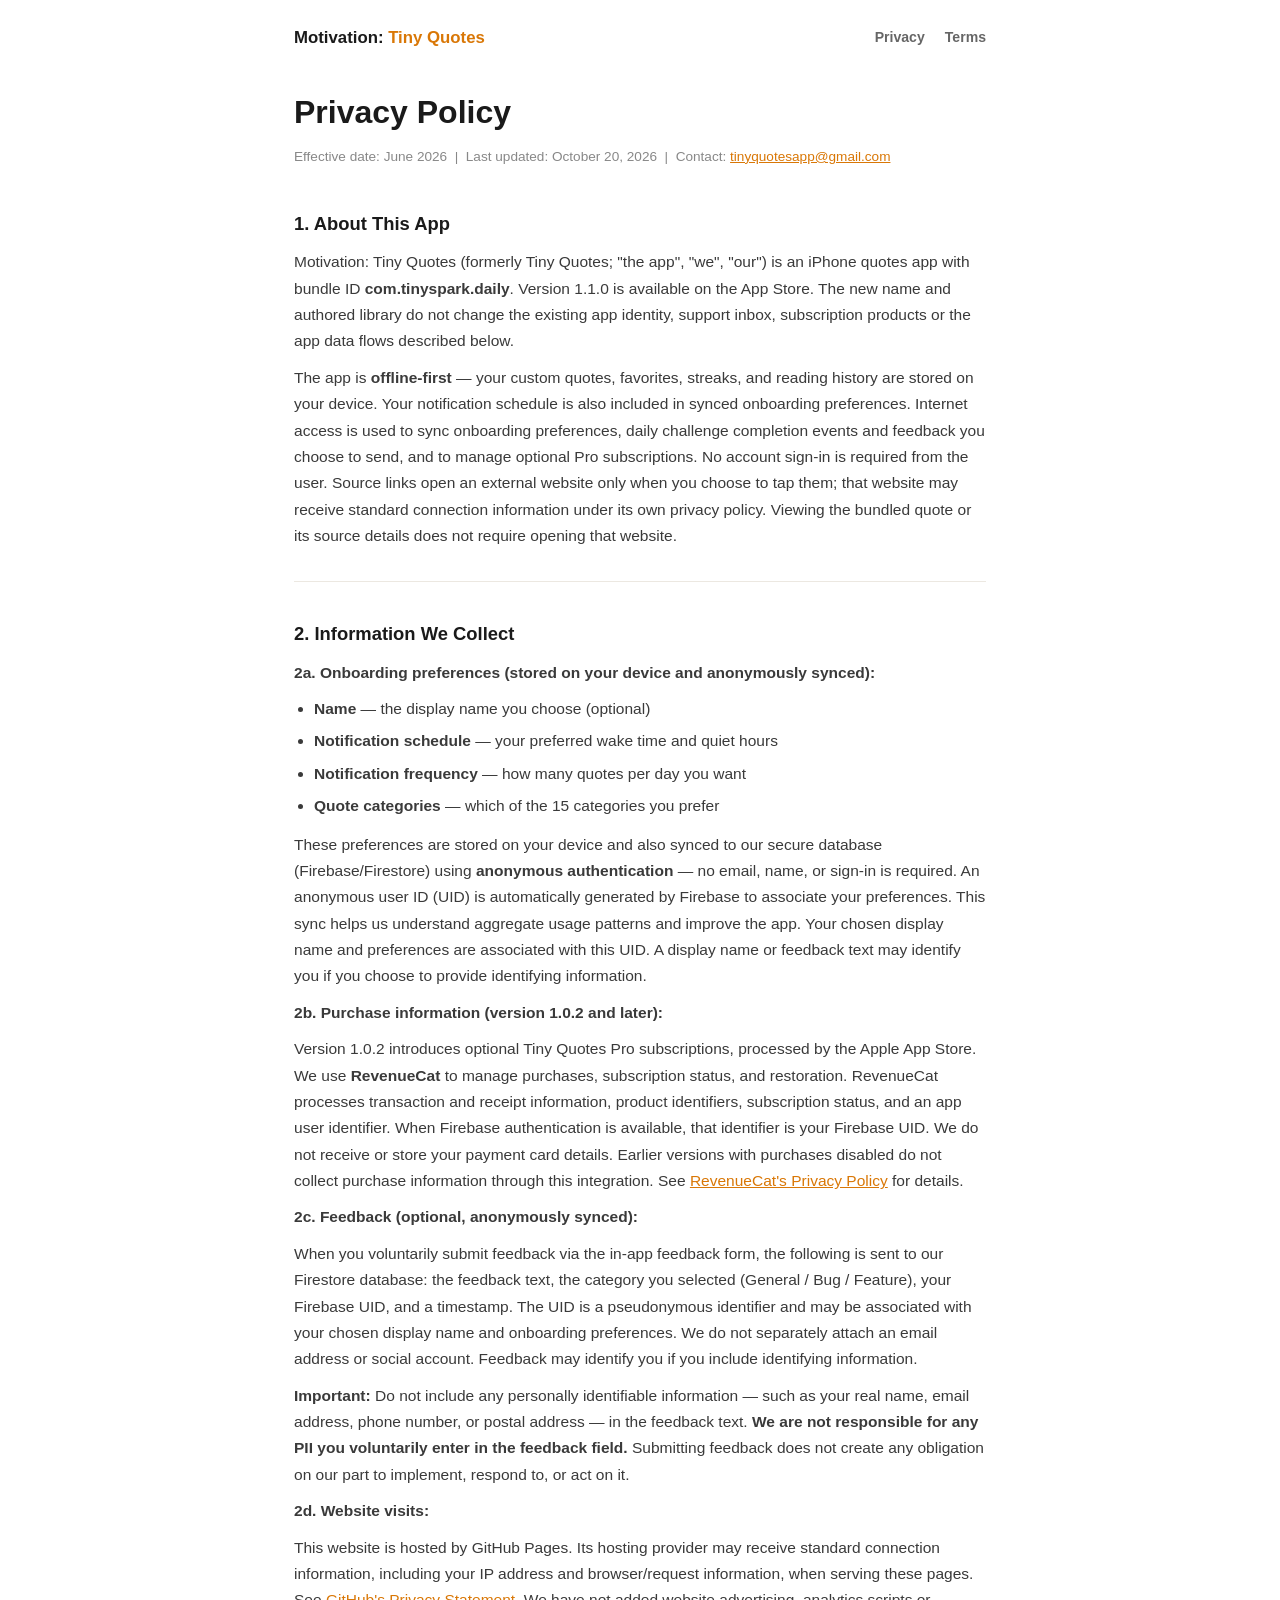
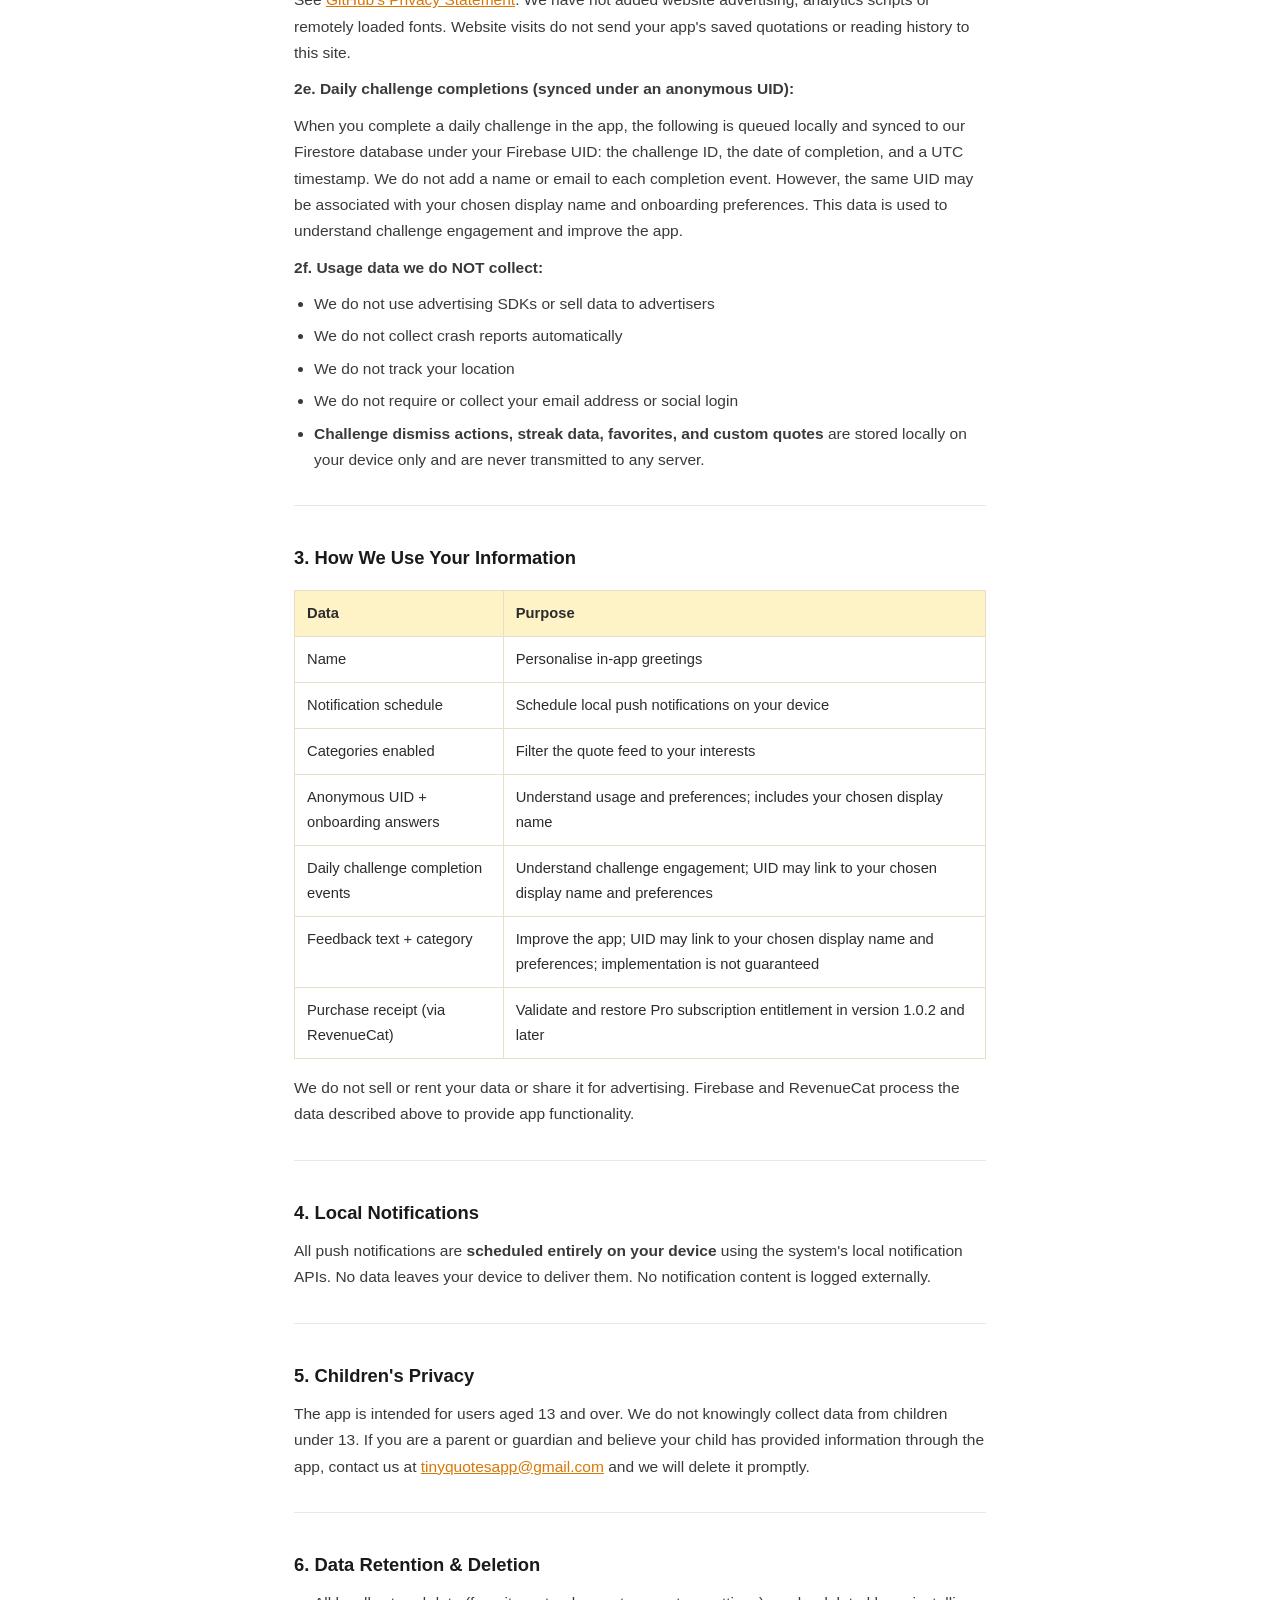
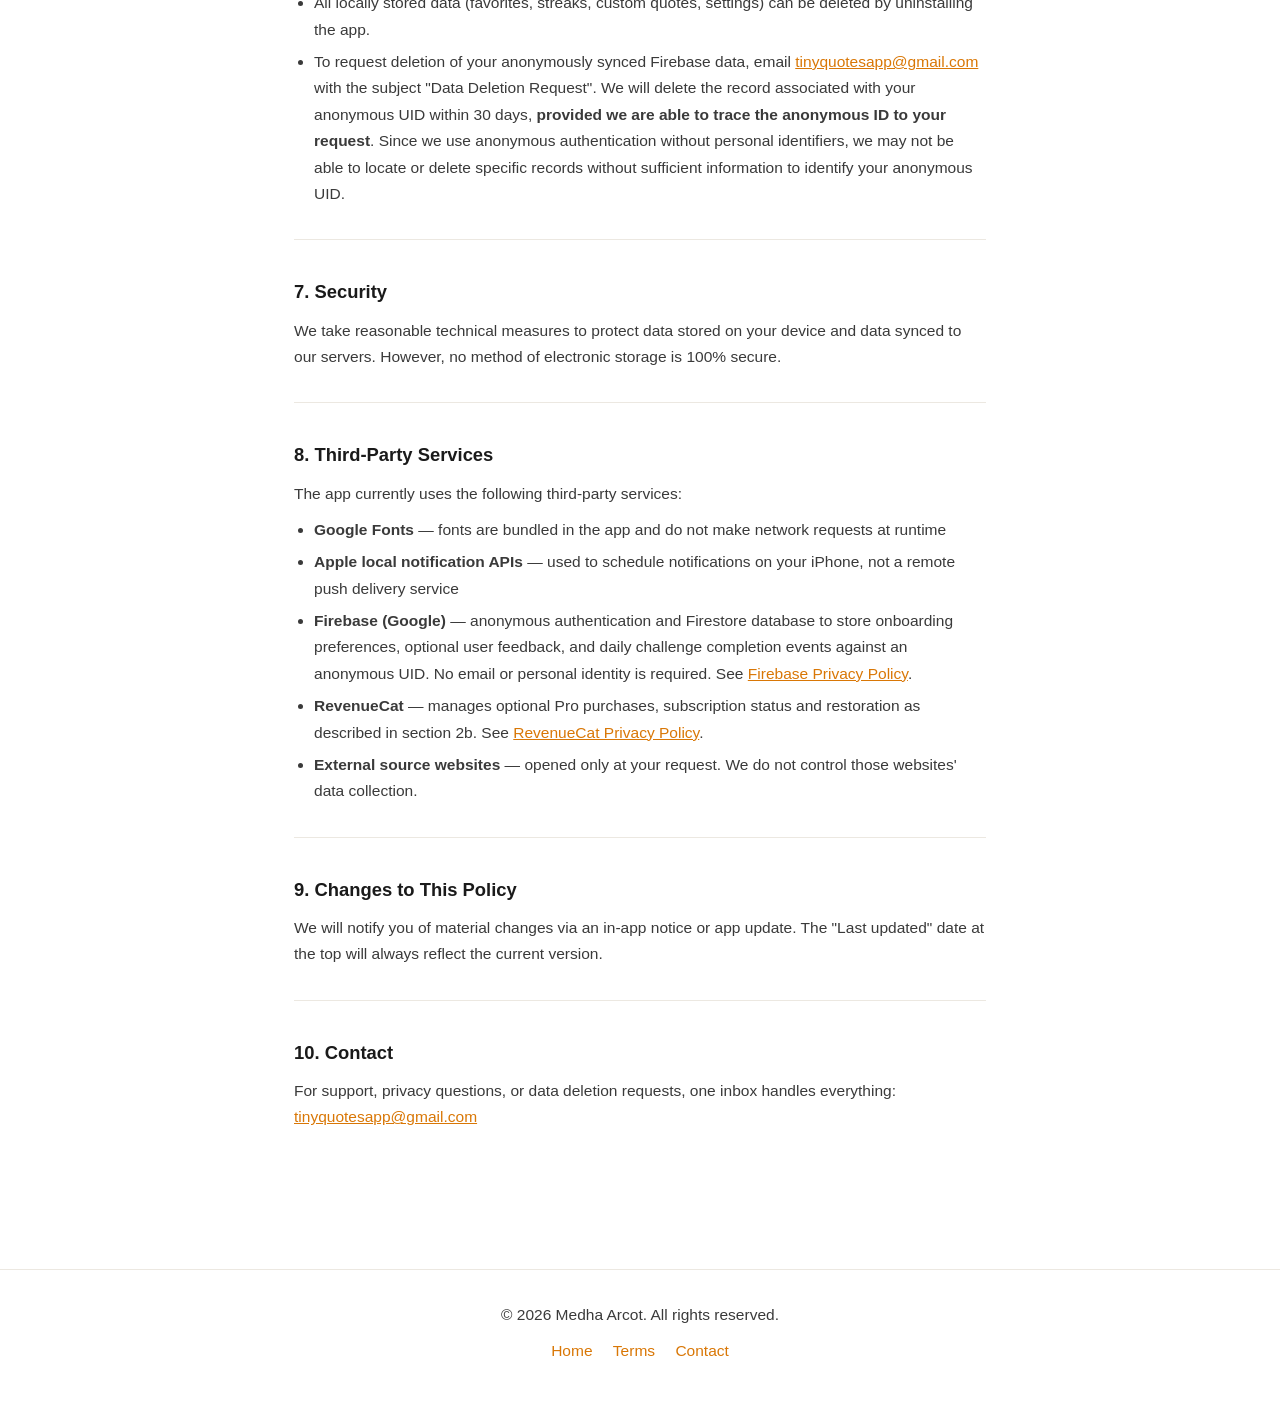
==== commit 01e45329: "Mark accepted release live on privacy page" ====
--- a/privacy/index.html
+++ b/privacy/index.html
@@ -6,7 +6,7 @@
   <title>Privacy Policy — Motivation: Tiny Quotes</title>
   <link rel="icon" href="/favicon.png" />
   <link rel="apple-touch-icon" href="/apple-touch-icon.png" />
-  <link rel="canonical" href="https://tinyquotesapp.github.io/privacy" />
+  <link rel="canonical" href="https://tinyquotesapp.github.io/privacy/" />
   <style>
     *, *::before, *::after { box-sizing: border-box; margin: 0; padding: 0; }
     body {
@@ -48,10 +48,10 @@
 </nav>
 <div class="container">
   <h1>Privacy Policy</h1>
-  <p class="meta">Effective date: June 2026 &nbsp;|&nbsp; Last updated: October 14, 2026 &nbsp;|&nbsp; Contact: <a href="mailto:tinyquotesapp@gmail.com">tinyquotesapp@gmail.com</a></p>
+  <p class="meta">Effective date: June 2026 &nbsp;|&nbsp; Last updated: October 20, 2026 &nbsp;|&nbsp; Contact: <a href="mailto:tinyquotesapp@gmail.com">tinyquotesapp@gmail.com</a></p>
 
   <h2>1. About This App</h2>
-  <p>Tiny Quotes ("the app", "we", "our") is an iPhone quotes app with bundle ID <strong>com.tinyspark.daily</strong>. Its upcoming version 1.1.0 is named Motivation: Tiny Quotes. The new name and authored library do not change the existing app identity, support inbox or subscription products. The current App Store release and the upcoming version use the app data flows described below.</p>
+  <p>Motivation: Tiny Quotes (formerly Tiny Quotes; "the app", "we", "our") is an iPhone quotes app with bundle ID <strong>com.tinyspark.daily</strong>. Version 1.1.0 is available on the App Store. The new name and authored library do not change the existing app identity, support inbox, subscription products or the app data flows described below.</p>
   <p>The app is <strong>offline-first</strong> — your custom quotes, favorites, streaks, and reading history are stored on your device. Your notification schedule is also included in synced onboarding preferences. Internet access is used to sync onboarding preferences, daily challenge completion events and feedback you choose to send, and to manage optional Pro subscriptions. No account sign-in is required from the user. Source links open an external website only when you choose to tap them; that website may receive standard connection information under its own privacy policy. Viewing the bundled quote or its source details does not require opening that website.</p>
 
   <hr class="divider" />
